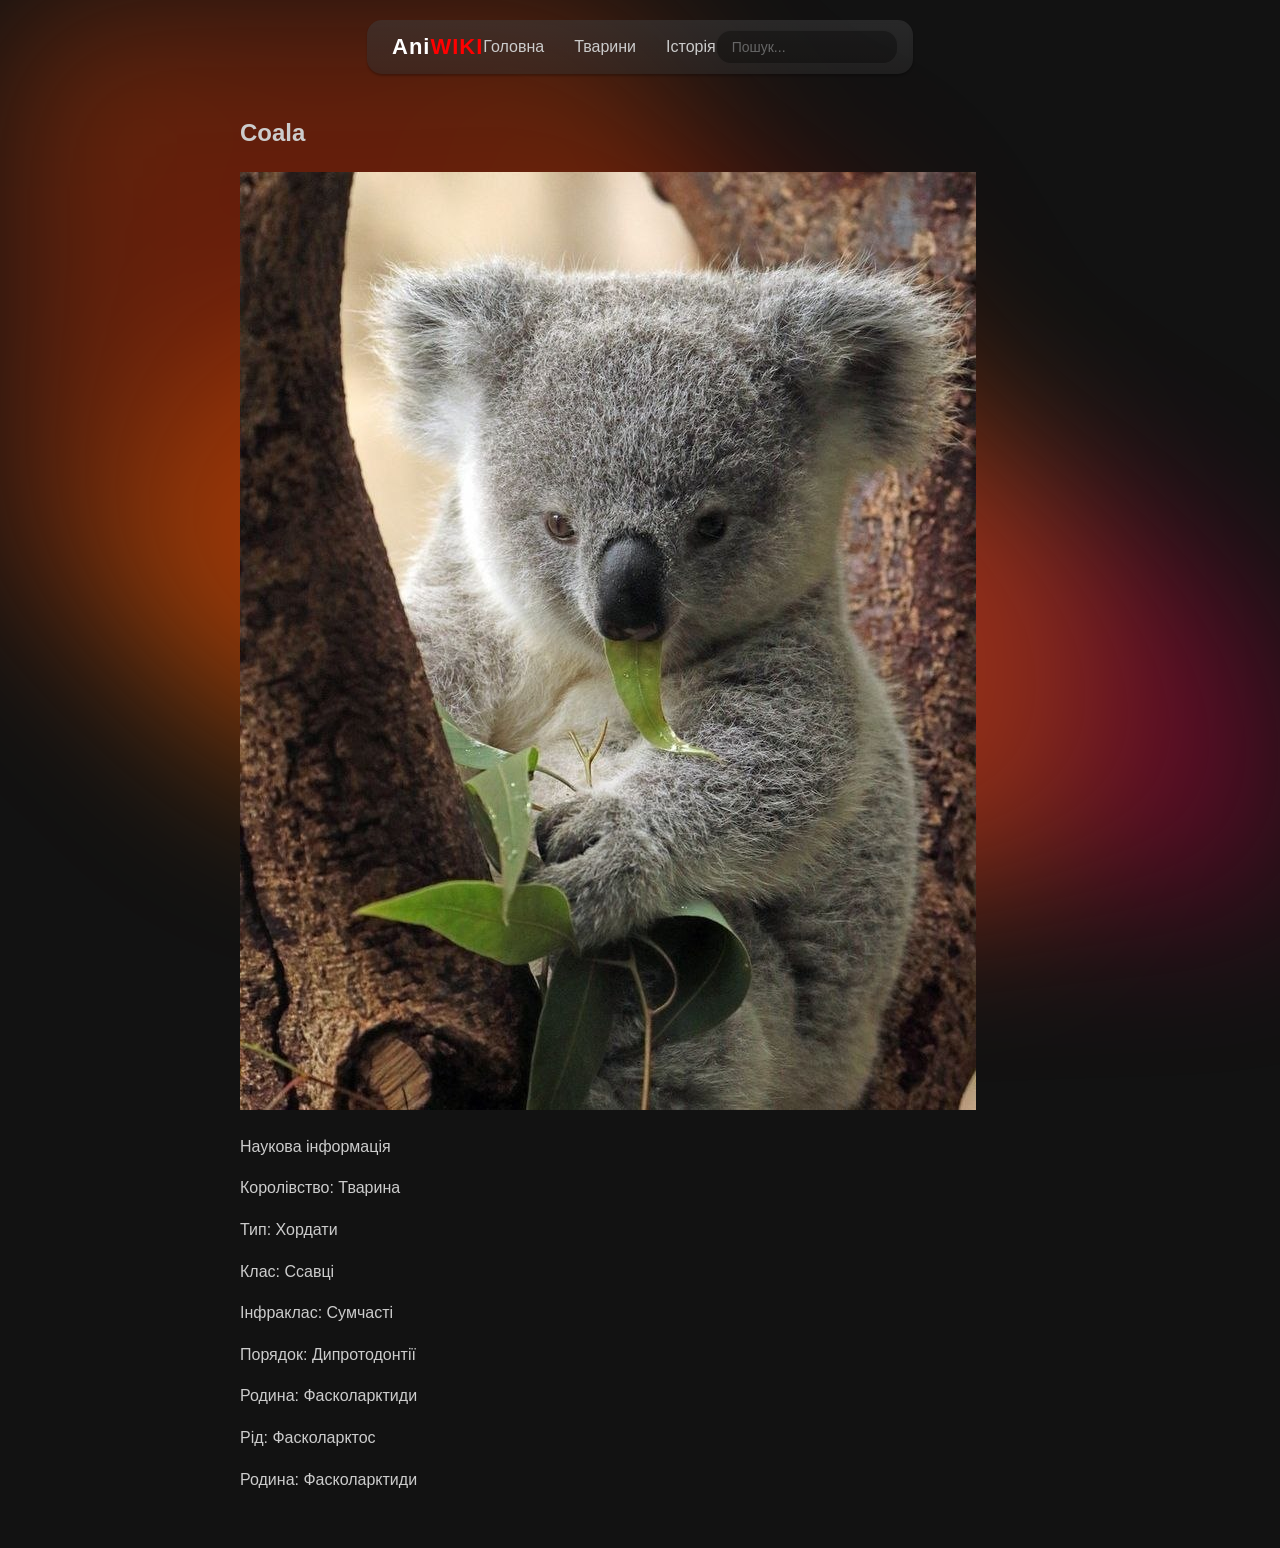
==== pages/animals/index.html @ 7e79a470 "123" ====
<!DOCTYPE html>
<html lang="uk">
<head>
    <meta charset="UTF-8">
    <meta name="viewport" content="width=device-width, initial-scale=1.0">
    <title>AniWIKI Home</title>
    <link rel="stylesheet" href="style.css">
</head>
<body>
    <div class="header-container">
        <header class="nav">
            <div class="logo">Ani<span>WIKI</span></div>
            
            <nav class="btn">
                <a href="#">Головна</a>
                <a href="#">Тварини</a>
                <a href="#">Історія</a>
            </nav>
            
            <div class="search-box">
                <input type="text" placeholder="Пошук...">
            </div>
        </header>
    </div>
    <main>
        <div class="AnFastInfo">
            <h2>Coala</h2>
            <img src="photos/photo.jpg">
            <p>Наукова інформація</p>
            <p>Королівство: <span>Тварина</span></p>
            <p>Тип: <span>Хордати</span></p>
            <p>Клас: <span>Ссавці</span></p>
            <p>Інфраклас: <span>Сумчасті</span></p>
            <p>Порядок: <span>Дипротодонтії</span></p>
            <p>Родина: <span>Фасколарктиди</span></p>
            <p>Рід: <span>Фасколарктос</span></p>
            <p>Родина: <span>Фасколарктиди</span></p>
        </div>
    </main>
    <footer></footer>

    <script src="script.js"></script>
</body>
<div class="blob-container">
  <div class="blob blob-1"></div>
  <div class="blob blob-2"></div>
  <div class="blob blob-3"></div>
  <div class="blob blob-4"></div>
  <div class="blob blob-5"></div>
</div>
</html>
---- pages/animals/style.css ----
:root {
  --font-family: "Inter", sans-serif;
}

/* сторінка */

body {
    background-color: #121212;
    margin: 0;
    padding: 20px;
    font-family: 'Segoe UI', sans-serif;
}

/* хедер та навігація */

.header-container {
    display: flex;
    justify-content: center;
}

.nav {
    display: flex;
    align-items: center;
    justify-content: space-between;
    padding: 10px 25px;
    width: 40%;
    max-width: 1000px;
    border-radius: 15px;
    
    backdrop-filter: blur(2px);
    box-shadow: 0 2px 2px 0 rgba(0, 0, 0, 0.25);
    background: linear-gradient(180deg, rgba(62, 62, 63, 0.5) 0%, rgba(45, 45, 45, 0.5) 100%);
}

/* логотип */

.logo {
    color: white;
    font-weight: bold;
    font-size: 22px;
    letter-spacing: 1px;
}

.logo span {
    color: #ff0000;
}

/* кнопки */

.btn {
    display: flex;
    gap: 30px;
}

.btn a {
    color: #ccc;
    text-decoration: none;
    font-size: 16px;
    transition: 0.3s;
}

.btn a:hover {
    color: white;
}

/* вікно пошуку */

.search-box input {
    background: rgba(0, 0, 0, 0.3);
    border: 1px solid rgba(255, 255, 255, 0.05);
    border-radius: 15px;
    padding: 8px 15px;
    color: white;
    outline: none;
    width: 150px;
    font-size: 14px;
    transition: 0.3s;
}

.search-box input:focus {
    background: rgba(0, 0, 0, 0.5);
    width: 200px;
    border-color: rgba(255, 0, 0, 0.5);
}

.search-box input::placeholder {
    color: #666;
}

/* мейн */

main {
    max-width: 800px;
    margin: 0 auto;
    padding: 20px;
    line-height: 1.6;
    color: #ccc;
}


/* блоби */

.blob-container {
    position: fixed;
    inset: 0;
    overflow: hidden;
    z-index: -1;
    filter: blur(80px);
    pointer-events: none;
}

.blob {
    position: absolute;
    border-radius: 50%;
    opacity: 0.35;
}

.blob-1 {
    width: 800px; height: 800px;
    background: radial-gradient(circle, #ff2200, #ff6600);
    top: -100px; left: -80px;
    animation: blob1 7s ease-in-out infinite alternate;
}
.blob-2 {
    width: 900px; height: 900px;
    background: radial-gradient(circle, #cc0033, #ff0066);
    top: 50%; right: -60px;
    animation: blob2 6s ease-in-out infinite alternate;
}
.blob-3 {
    width: 700px; height: 700px;
    background: radial-gradient(circle, #ff4400, #ffaa00);
    bottom: -120px; left: 30%;
    animation: blob3 5s ease-in-out infinite alternate;
}
.blob-4 {
    width: 400px; height: 400px;
    background: radial-gradient(circle, #990000, #cc2200);
    top: 20%; left: 40%;
    animation: blob4 8s ease-in-out infinite alternate;
}
.blob-5 {
    width: 500px; height: 500px;
    background: radial-gradient(circle, #ff3300, #ff9900);
    bottom: 10%; left: 10%;
    animation: blob5 7s ease-in-out infinite alternate;
}

@keyframes blob1 {
    from { transform: translate(0, 0) scale(1); }
    to   { transform: translate(550px, 30px) scale(1.7); }
}
@keyframes blob2 {
    from { transform: translate(0, 0) scale(1); }
    to   { transform: translate(-250px, -30px) scale(1.3); }
}
@keyframes blob3 {
    from { transform: translate(0, 0) scale(1); }
    to   { transform: translate(510px, 30px) scale(1.1); }
}
@keyframes blob4 {
    from { transform: translate(0, 0) scale(1); }
    to   { transform: translate(400px, -50px) scale(0.7); }
}
@keyframes blob5 {
    from { transform: translate(0, 0) scale(1); }
    to   { transform: translate(250px, -450px) scale(1.2); }
}
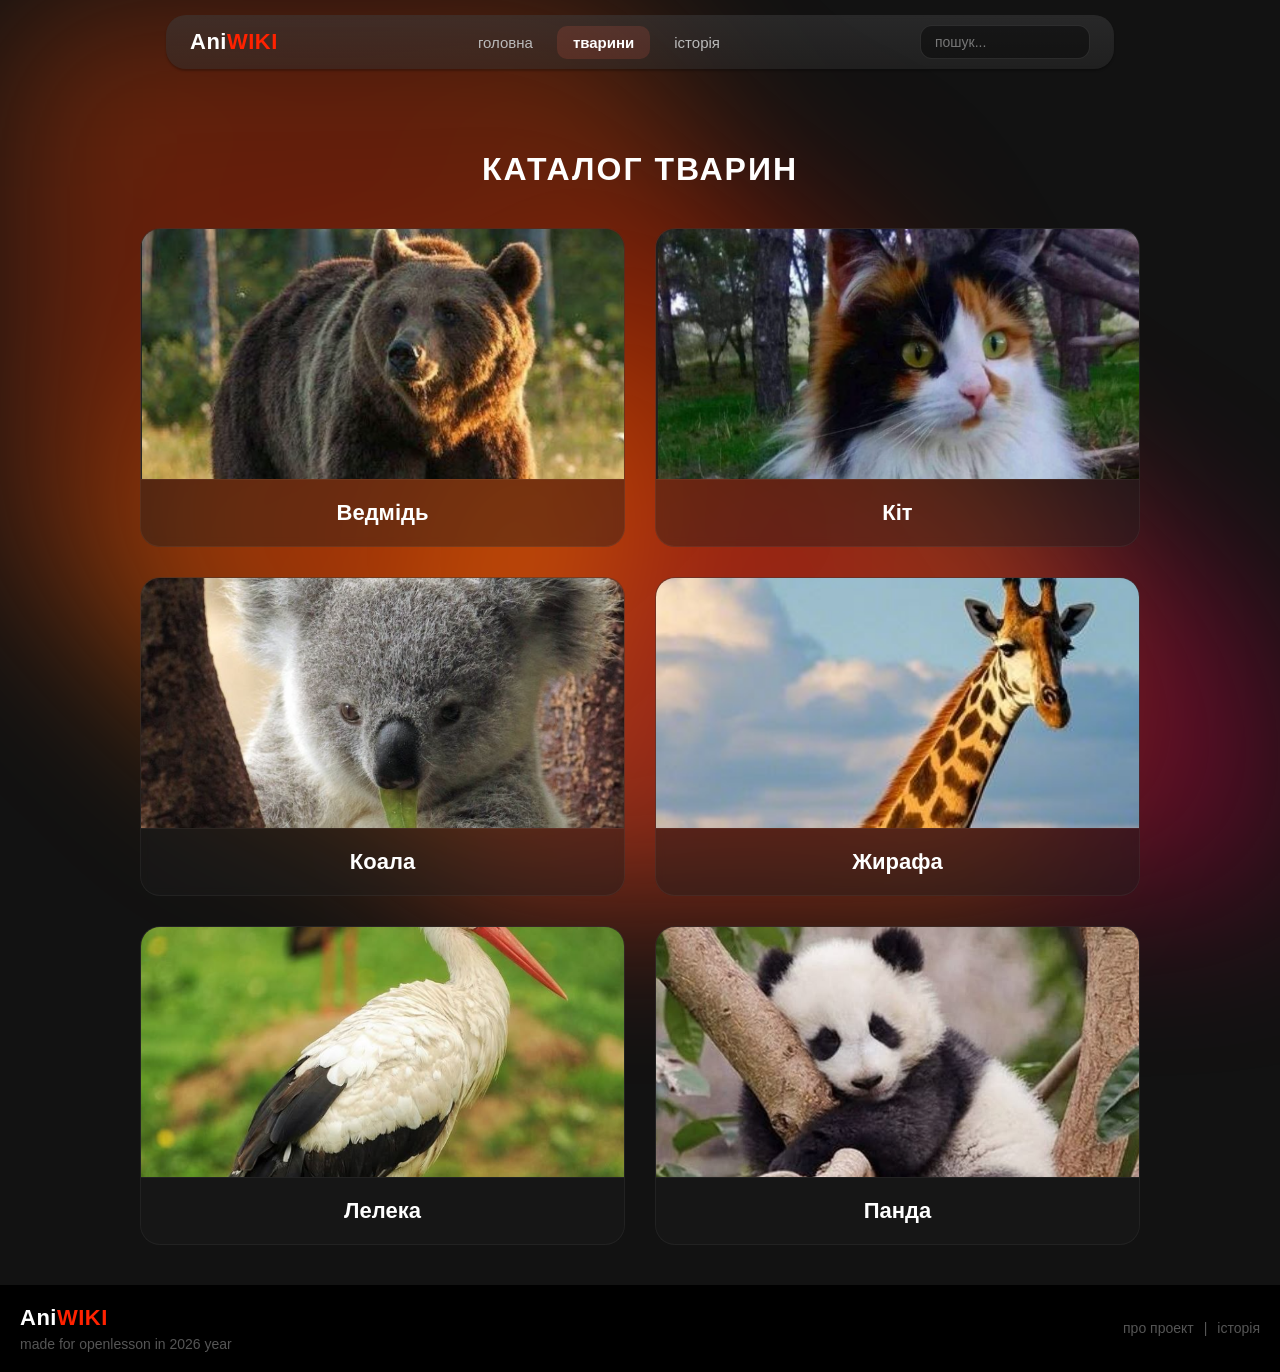
==== commit 49f8639d: "ЗРОБЛЕНО!" ====
--- a/pages/animals/index.html
+++ b/pages/animals/index.html
@@ -3,49 +3,79 @@
 <head>
     <meta charset="UTF-8">
     <meta name="viewport" content="width=device-width, initial-scale=1.0">
-    <title>AniWIKI Home</title>
+    <title>AniWIKI - Тварини</title>
     <link rel="stylesheet" href="style.css">
 </head>
 <body>
     <div class="header-container">
         <header class="nav">
             <div class="logo">Ani<span>WIKI</span></div>
-            
-            <nav class="btn">
-                <a href="#">Головна</a>
-                <a href="#">Тварини</a>
-                <a href="#">Історія</a>
+            <nav class="nav-links">
+                <a href="/index.html">головна</a>
+                <a href="/pages/animals/index.html" class="active">тварини</a>
+                <a href="/pages/history/index.html">історія</a>
             </nav>
-            
             <div class="search-box">
-                <input type="text" placeholder="Пошук...">
+                <input type="text" id="search-input" placeholder="пошук..." autocomplete="off">
+                <div id="search-results" class="search-results-dropdown"></div>
             </div>
         </header>
     </div>
-    <main>
-        <div class="AnFastInfo">
-            <h2>Coala</h2>
-            <img src="photos/photo.jpg">
-            <p>Наукова інформація</p>
-            <p>Королівство: <span>Тварина</span></p>
-            <p>Тип: <span>Хордати</span></p>
-            <p>Клас: <span>Ссавці</span></p>
-            <p>Інфраклас: <span>Сумчасті</span></p>
-            <p>Порядок: <span>Дипротодонтії</span></p>
-            <p>Родина: <span>Фасколарктиди</span></p>
-            <p>Рід: <span>Фасколарктос</span></p>
-            <p>Родина: <span>Фасколарктиди</span></p>
+    
+    <main class="animals-main">
+        <h2 class="page-title">Каталог тварин</h2>
+        
+        <div class="animals-grid">
+            <a href="/pages/wiki/bear/index.html" class="animal-card">
+                <img src="/images/ani/card/bear.png" alt="Ведмідь">
+                <h3>Ведмідь</h3>
+            </a>
+            
+            <a href="/pages/wiki/cat/index.html" class="animal-card">
+                <img src="/images/ani/card/cat.png" alt="Кіт">
+                <h3>Кіт</h3>
+            </a>
+            
+            <a href="/pages/wiki/coala/index.html" class="animal-card">
+                <img src="/images/ani/card/coala.png" alt="Коала">
+                <h3>Коала</h3>
+            </a>
+            
+            <a href="/pages/wiki/giraffa/index.html" class="animal-card">
+                <img src="/images/ani/card/giraffa.png" alt="Жирафа">
+                <h3>Жирафа</h3>
+            </a>
+            
+            <a href="/pages/wiki/lelekya/index.html" class="animal-card">
+                <img src="/images/ani/card/lelekya.png" alt="Лелека">
+                <h3>Лелека</h3>
+            </a>
+            
+            <a href="/pages/wiki/panda/index.html" class="animal-card">
+                <img src="/images/ani/card/panda.png" alt="Панда">
+                <h3>Панда</h3>
+            </a>
         </div>
     </main>
-    <footer></footer>
+
+    <footer class="footer">
+        <div class="footer-left">
+            <div class="logo">Ani<span>WIKI</span></div>
+            <p>made for openlesson in 2026 year</p>
+        </div>
+        <div class="footer-right">
+            <a href="/index.html#about">про проект</a> | <a href="/pages/history/">історія</a>
+        </div>
+    </footer>
 
     <script src="script.js"></script>
+    
+    <div class="blob-container">
+        <div class="blob blob-1"></div>
+        <div class="blob blob-2"></div>
+        <div class="blob blob-3"></div>
+        <div class="blob blob-4"></div>
+        <div class="blob blob-5"></div>
+    </div>
 </body>
-<div class="blob-container">
-  <div class="blob blob-1"></div>
-  <div class="blob blob-2"></div>
-  <div class="blob blob-3"></div>
-  <div class="blob blob-4"></div>
-  <div class="blob blob-5"></div>
-</div>
 </html>
--- a/pages/animals/style.css
+++ b/pages/animals/style.css
@@ -1,170 +1,334 @@
 :root {
-  --font-family: "Inter", sans-serif;
-}
-
-/* сторінка */
+  --font-family: "inter", sans-serif;
+}
 
 body {
-    background-color: #121212;
-    margin: 0;
-    padding: 20px;
-    font-family: 'Segoe UI', sans-serif;
-}
-
-/* хедер та навігація */
+  background-color: #121212;
+  margin: 0;
+  padding: 0;
+  font-family: 'segoe ui', sans-serif;
+  overflow-x: hidden;
+  display: flex;
+  flex-direction: column;
+  min-height: 100vh; 
+}
 
 .header-container {
-    display: flex;
+  position: sticky;
+  top: 0;
+  left: 0;
+  width: 100%;
+  display: flex;
+  justify-content: center;
+  padding: 15px 0;
+  z-index: 100;
+}
+
+.nav {
+  display: flex;
+  align-items: center;
+  justify-content: space-between;
+  padding: 10px 24px;
+  width: 90%;
+  max-width: 900px;
+  border-radius: 20px;
+  backdrop-filter: blur(2px);
+  box-shadow: 0 2px 2px 0 rgba(0, 0, 0, 0.25);
+  background: linear-gradient(180deg, rgba(62, 62, 63, 0.5) 0%, rgba(45, 45, 45, 0.5) 100%);
+}
+
+@media (max-width: 600px) {
+  .nav {
+    flex-direction: column;
+    gap: 12px;
+    padding: 15px;
+  }
+  .nav-links {
+    width: 100%;
     justify-content: center;
-}
-
-.nav {
-    display: flex;
-    align-items: center;
-    justify-content: space-between;
-    padding: 10px 25px;
-    width: 40%;
-    max-width: 1000px;
-    border-radius: 15px;
-    
-    backdrop-filter: blur(2px);
-    box-shadow: 0 2px 2px 0 rgba(0, 0, 0, 0.25);
-    background: linear-gradient(180deg, rgba(62, 62, 63, 0.5) 0%, rgba(45, 45, 45, 0.5) 100%);
-}
-
-/* логотип */
+  }
+  .search-box {
+    width: 100%;
+  }
+  .search-box input {
+    width: 100%;
+  }
+  .search-box input:focus {
+    width: 100%;
+  }
+}
 
 .logo {
-    color: white;
-    font-weight: bold;
-    font-size: 22px;
-    letter-spacing: 1px;
+  color: white;
+  font-weight: 800;
+  font-size: 22px;
+  letter-spacing: 0.5px;
+  cursor: default;
 }
 
 .logo span {
-    color: #ff0000;
-}
-
-/* кнопки */
-
-.btn {
-    display: flex;
-    gap: 30px;
-}
-
-.btn a {
-    color: #ccc;
-    text-decoration: none;
-    font-size: 16px;
-    transition: 0.3s;
-}
-
-.btn a:hover {
-    color: white;
-}
-
-/* вікно пошуку */
+  color: #ff2200;
+}
+
+.nav-links {
+  display: flex;
+  gap: 8px;
+}
+
+.nav-links a {
+  color: #bbb;
+  text-decoration: none;
+  font-size: 15px;
+  font-weight: 500;
+  padding: 8px 16px;
+  border-radius: 10px;
+  transition: all 0.25s ease;
+}
+
+.nav-links a:hover {
+  color: white;
+  background-color: rgba(255, 255, 255, 0.1);
+}
+
+.nav-links a.active {
+  color: white;
+  background-color: rgba(255, 101, 81, 0.15);
+  font-weight: 600;
+}
+
+.search-box {
+  position: relative; 
+}
 
 .search-box input {
-    background: rgba(0, 0, 0, 0.3);
-    border: 1px solid rgba(255, 255, 255, 0.05);
-    border-radius: 15px;
-    padding: 8px 15px;
-    color: white;
-    outline: none;
-    width: 150px;
-    font-size: 14px;
-    transition: 0.3s;
+  background: rgba(0, 0, 0, 0.4);
+  border: 1px solid rgba(255, 255, 255, 0.1);
+  border-radius: 12px;
+  padding: 8px 14px;
+  color: white;
+  outline: none;
+  width: 140px;
+  font-size: 14px;
+  transition: all 0.3s ease;
 }
 
 .search-box input:focus {
-    background: rgba(0, 0, 0, 0.5);
-    width: 200px;
-    border-color: rgba(255, 0, 0, 0.5);
+  background: rgba(0, 0, 0, 0.7);
+  width: 180px;
+  border-color: #ff2200;
+  box-shadow: 0 0 10px rgba(255, 34, 0, 0.2);
 }
 
 .search-box input::placeholder {
-    color: #666;
-}
-
-/* мейн */
-
-main {
-    max-width: 800px;
-    margin: 0 auto;
-    padding: 20px;
-    line-height: 1.6;
-    color: #ccc;
-}
-
-
-/* блоби */
+  color: #777;
+}
+
+.search-results-dropdown {
+  position: absolute;
+  top: 120%;
+  right: 0;
+  width: 200px;
+  background: rgba(20, 20, 20, 0.95);
+  border: 1px solid rgba(255, 34, 0, 0.3);
+  border-radius: 12px;
+  overflow: hidden;
+  z-index: 1000;
+  display: none;
+  box-shadow: 0 5px 20px rgba(0, 0, 0, 0.6);
+  backdrop-filter: blur(10px);
+}
+
+.search-result-item {
+  display: flex;
+  align-items: center;
+  gap: 12px;
+  padding: 8px 12px;
+  color: #ddd;
+  font-size: 14px;
+  cursor: pointer;
+  transition: all 0.2s ease;
+  text-align: left;
+}
+
+.search-result-item:hover {
+  background: rgba(255, 34, 0, 0.2);
+  color: white;
+}
+
+.search-item-img {
+  width: 30px;
+  height: 30px;
+  border-radius: 50%;
+  object-fit: cover;
+  background-color: #222;
+}
 
 .blob-container {
-    position: fixed;
-    inset: 0;
-    overflow: hidden;
-    z-index: -1;
-    filter: blur(80px);
-    pointer-events: none;
+  position: fixed;
+  inset: 0;
+  overflow: hidden;
+  z-index: -1;
+  filter: blur(80px);
+  pointer-events: none;
 }
 
 .blob {
-    position: absolute;
-    border-radius: 50%;
-    opacity: 0.35;
+  position: absolute;
+  border-radius: 50%;
+  opacity: 0.35;
 }
 
 .blob-1 {
-    width: 800px; height: 800px;
-    background: radial-gradient(circle, #ff2200, #ff6600);
-    top: -100px; left: -80px;
-    animation: blob1 7s ease-in-out infinite alternate;
+  width: 800px; height: 800px;
+  background: radial-gradient(circle, #ff2200, #ff6600);
+  top: -100px; left: -80px;
+  animation: blob1 7s ease-in-out infinite alternate;
 }
 .blob-2 {
-    width: 900px; height: 900px;
-    background: radial-gradient(circle, #cc0033, #ff0066);
-    top: 50%; right: -60px;
-    animation: blob2 6s ease-in-out infinite alternate;
+  width: 900px; height: 900px;
+  background: radial-gradient(circle, #cc0033, #ff0066);
+  top: 50%; right: -60px;
+  animation: blob2 6s ease-in-out infinite alternate;
 }
 .blob-3 {
-    width: 700px; height: 700px;
-    background: radial-gradient(circle, #ff4400, #ffaa00);
-    bottom: -120px; left: 30%;
-    animation: blob3 5s ease-in-out infinite alternate;
+  width: 700px; height: 700px;
+  background: radial-gradient(circle, #ff4400, #ffaa00);
+  bottom: -120px; left: 30%;
+  animation: blob3 5s ease-in-out infinite alternate;
 }
 .blob-4 {
-    width: 400px; height: 400px;
-    background: radial-gradient(circle, #990000, #cc2200);
-    top: 20%; left: 40%;
-    animation: blob4 8s ease-in-out infinite alternate;
+  width: 400px; height: 400px;
+  background: radial-gradient(circle, #990000, #cc2200);
+  top: 20%; left: 40%;
+  animation: blob4 8s ease-in-out infinite alternate;
 }
 .blob-5 {
-    width: 500px; height: 500px;
-    background: radial-gradient(circle, #ff3300, #ff9900);
-    bottom: 10%; left: 10%;
-    animation: blob5 7s ease-in-out infinite alternate;
+  width: 500px; height: 500px;
+  background: radial-gradient(circle, #ff3300, #ff9900);
+  bottom: 10%; left: 10%;
+  animation: blob5 7s ease-in-out infinite alternate;
 }
 
 @keyframes blob1 {
-    from { transform: translate(0, 0) scale(1); }
-    to   { transform: translate(550px, 30px) scale(1.7); }
+  from { transform: translate(0, 0) scale(1); }
+  to { transform: translate(550px, 30px) scale(1.7); }
 }
 @keyframes blob2 {
-    from { transform: translate(0, 0) scale(1); }
-    to   { transform: translate(-250px, -30px) scale(1.3); }
+  from { transform: translate(0, 0) scale(1); }
+  to { transform: translate(-250px, -30px) scale(1.3); }
 }
 @keyframes blob3 {
-    from { transform: translate(0, 0) scale(1); }
-    to   { transform: translate(510px, 30px) scale(1.1); }
+  from { transform: translate(0, 0) scale(1); }
+  to { transform: translate(510px, 30px) scale(1.1); }
 }
 @keyframes blob4 {
-    from { transform: translate(0, 0) scale(1); }
-    to   { transform: translate(400px, -50px) scale(0.7); }
+  from { transform: translate(0, 0) scale(1); }
+  to { transform: translate(400px, -50px) scale(0.7); }
 }
 @keyframes blob5 {
-    from { transform: translate(0, 0) scale(1); }
-    to   { transform: translate(250px, -450px) scale(1.2); }
-}
-
-
+  from { transform: translate(0, 0) scale(1); }
+  to { transform: translate(250px, -450px) scale(1.2); }
+}
+
+.footer {
+  background-color: #000000;
+  color: #555555;
+  padding: 20px;
+  display: flex;
+  justify-content: space-between;
+  align-items: center;
+  font-size: 14px;
+}
+
+.footer-left {
+  display: flex;
+  flex-direction: column;
+  gap: 5px;
+}
+
+.footer-left p {
+  margin: 0;
+}
+
+.footer-right {
+  display: flex;
+  gap: 10px;
+}
+
+.footer-right a {
+  color: #555555;
+  text-decoration: none;
+}
+
+.footer-right a:hover {
+  text-decoration: underline;
+}
+
+html {
+  scroll-behavior: smooth;
+}
+
+
+.animals-main {
+  max-width: 1000px;
+  width: 100%;
+  margin: 0 auto;
+  padding: 40px 20px;
+  flex: 1;
+  position: relative;
+  z-index: 2;
+}
+
+.page-title {
+  text-align: center;
+  font-size: 32px;
+  margin-bottom: 40px;
+  color: white;
+  text-transform: uppercase;
+  letter-spacing: 2px;
+}
+
+.animals-grid {
+  display: grid;
+  grid-template-columns: repeat(2, 1fr);
+  gap: 30px;
+}
+
+.animal-card {
+  background: rgba(30, 30, 30, 0.4);
+  border: 1px solid rgba(255, 255, 255, 0.05);
+  border-radius: 20px;
+  overflow: hidden;
+  display: flex;
+  flex-direction: column;
+  align-items: center;
+  text-decoration: none;
+  transition: all 0.3s ease;
+  backdrop-filter: blur(5px);
+}
+
+.animal-card:hover {
+  box-shadow: 0 10px 25px rgba(0, 0, 0, 0.2);
+  background: rgba(40, 40, 40, 0.6);
+}
+
+.animal-card img {
+  width: 100%;
+  height: 250px;
+  object-fit: cover; 
+  border-bottom: 1px solid rgba(255, 255, 255, 0.05);
+}
+
+.animal-card h3 {
+  margin: 20px 0;
+  color: white;
+  font-size: 22px;
+  font-weight: 600;
+  text-transform: capitalize;
+}
+
+@media (max-width: 600px) {
+  .animals-grid {
+    grid-template-columns: 1fr;
+  }
+}
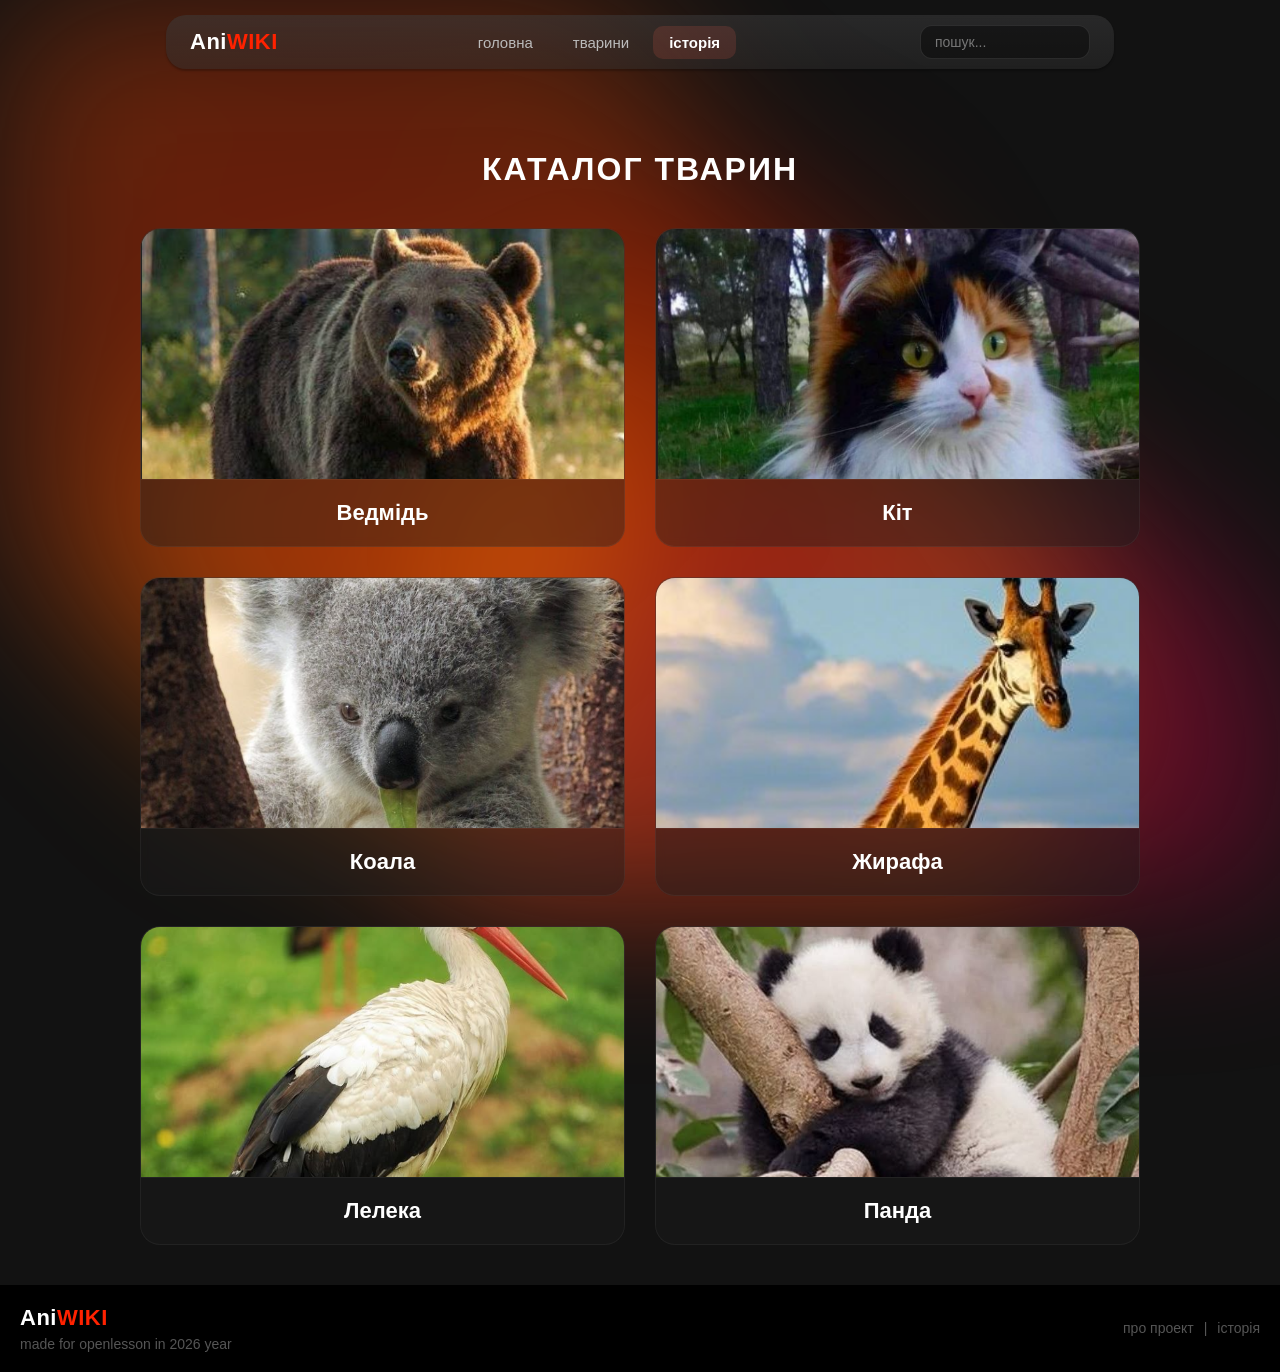
==== commit 964a2ac3: "пп2" ====
--- a/pages/animals/index.html
+++ b/pages/animals/index.html
@@ -11,9 +11,9 @@
         <header class="nav">
             <div class="logo">Ani<span>WIKI</span></div>
             <nav class="nav-links">
-                <a href="/index.html">головна</a>
-                <a href="/pages/animals/index.html" class="active">тварини</a>
-                <a href="/pages/history/index.html">історія</a>
+                <a href="../../index.html">головна</a>
+                <a href="../../pages/animals/index.html">тварини</a>
+                <a href="../../pages/history/index.html" class="active">історія</a>
             </nav>
             <div class="search-box">
                 <input type="text" id="search-input" placeholder="пошук..." autocomplete="off">
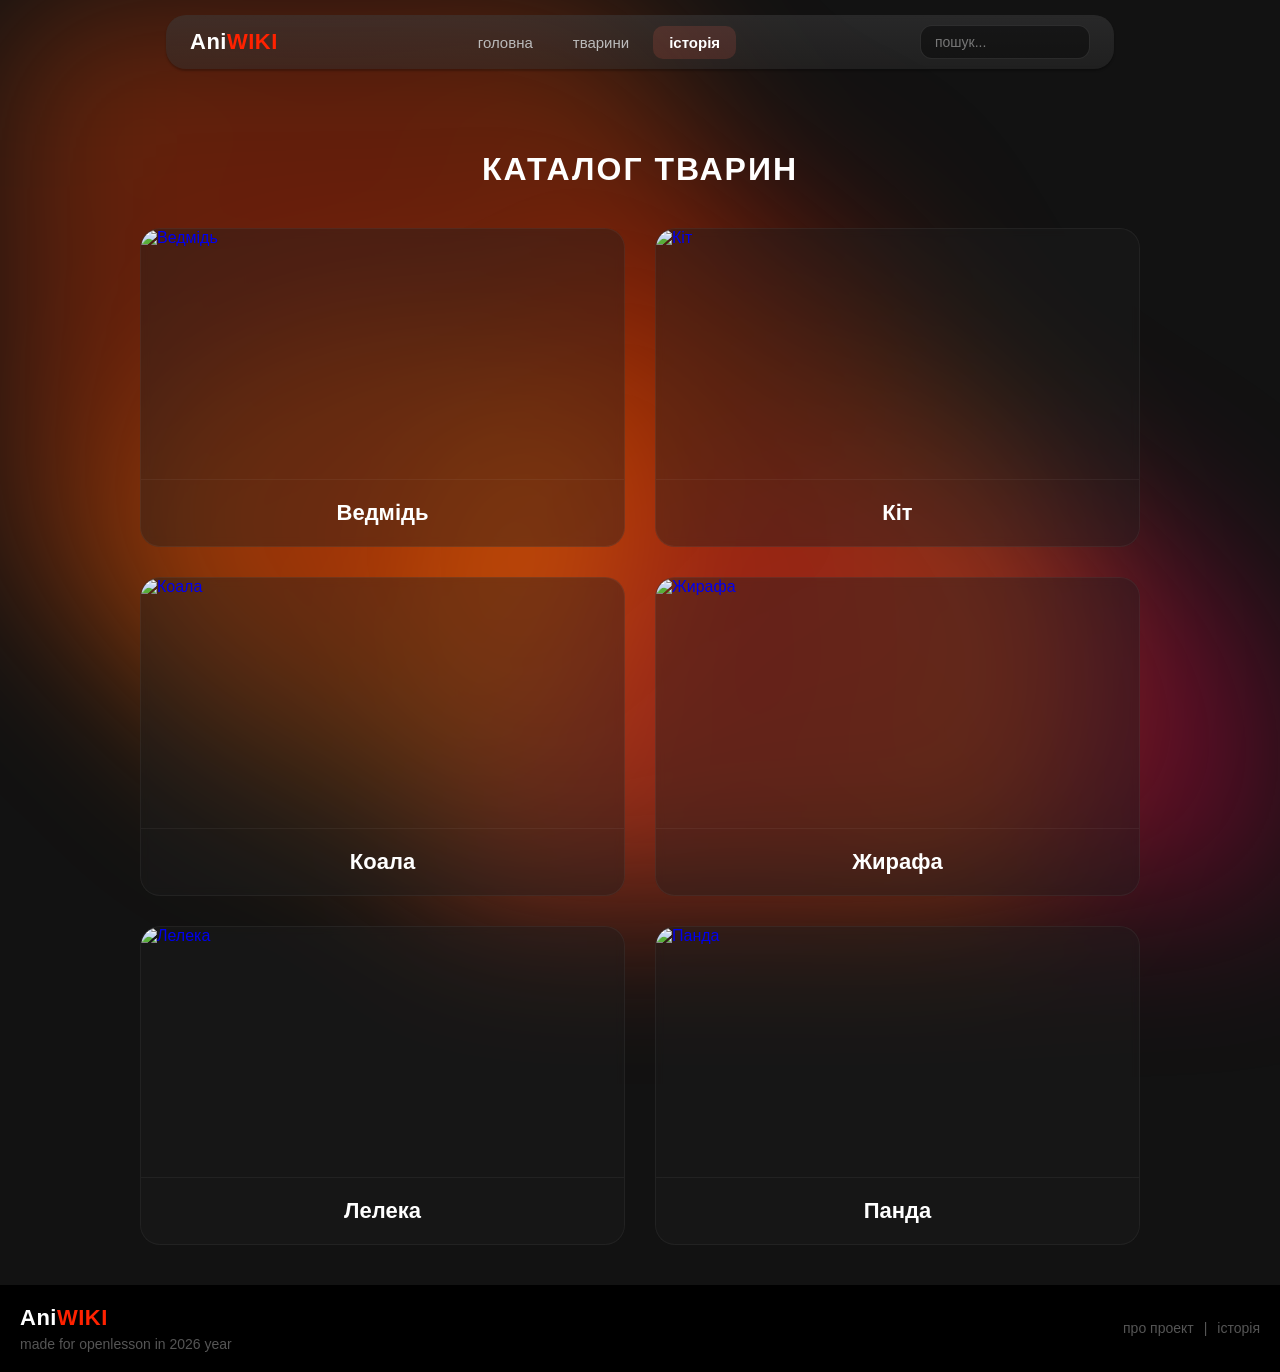
==== commit 84c38fe5: "test2" ====
--- a/pages/animals/index.html
+++ b/pages/animals/index.html
@@ -11,9 +11,9 @@
         <header class="nav">
             <div class="logo">Ani<span>WIKI</span></div>
             <nav class="nav-links">
-                <a href="../../index.html">головна</a>
-                <a href="../../pages/animals/index.html">тварини</a>
-                <a href="../../pages/history/index.html" class="active">історія</a>
+                <a href="web-program/index.html">головна</a>
+                <a href="web-program/pages/animals/index.html">тварини</a>
+                <a href="web-program/pages/history/index.html" class="active">історія</a>
             </nav>
             <div class="search-box">
                 <input type="text" id="search-input" placeholder="пошук..." autocomplete="off">
@@ -26,33 +26,33 @@
         <h2 class="page-title">Каталог тварин</h2>
         
         <div class="animals-grid">
-            <a href="/pages/wiki/bear/index.html" class="animal-card">
-                <img src="/images/ani/card/bear.png" alt="Ведмідь">
+            <a href="web-program/pages/wiki/bear/index.html" class="animal-card">
+                <img src="web-program/images/ani/card/bear.png" alt="Ведмідь">
                 <h3>Ведмідь</h3>
             </a>
             
-            <a href="/pages/wiki/cat/index.html" class="animal-card">
-                <img src="/images/ani/card/cat.png" alt="Кіт">
+            <a href="web-program/pages/wiki/cat/index.html" class="animal-card">
+                <img src="web-program/images/ani/card/cat.png" alt="Кіт">
                 <h3>Кіт</h3>
             </a>
             
-            <a href="/pages/wiki/coala/index.html" class="animal-card">
-                <img src="/images/ani/card/coala.png" alt="Коала">
+            <a href="web-program/pages/wiki/coala/index.html" class="animal-card">
+                <img src="web-program/images/ani/card/coala.png" alt="Коала">
                 <h3>Коала</h3>
             </a>
             
-            <a href="/pages/wiki/giraffa/index.html" class="animal-card">
-                <img src="/images/ani/card/giraffa.png" alt="Жирафа">
+            <a href="web-program/pages/wiki/giraffa/index.html" class="animal-card">
+                <img src="web-program/images/ani/card/giraffa.png" alt="Жирафа">
                 <h3>Жирафа</h3>
             </a>
             
-            <a href="/pages/wiki/lelekya/index.html" class="animal-card">
-                <img src="/images/ani/card/lelekya.png" alt="Лелека">
+            <a href="web-program/pages/wiki/lelekya/index.html" class="animal-card">
+                <img src="web-program/images/ani/card/lelekya.png" alt="Лелека">
                 <h3>Лелека</h3>
             </a>
             
-            <a href="/pages/wiki/panda/index.html" class="animal-card">
-                <img src="/images/ani/card/panda.png" alt="Панда">
+            <a href="web-program/pages/wiki/panda/index.html" class="animal-card">
+                <img src="web-program/images/ani/card/panda.png" alt="Панда">
                 <h3>Панда</h3>
             </a>
         </div>
@@ -64,7 +64,7 @@
             <p>made for openlesson in 2026 year</p>
         </div>
         <div class="footer-right">
-            <a href="/index.html#about">про проект</a> | <a href="/pages/history/">історія</a>
+            <a href="web-program/index.html#about">про проект</a> | <a href="web-program/pages/history/">історія</a>
         </div>
     </footer>
 
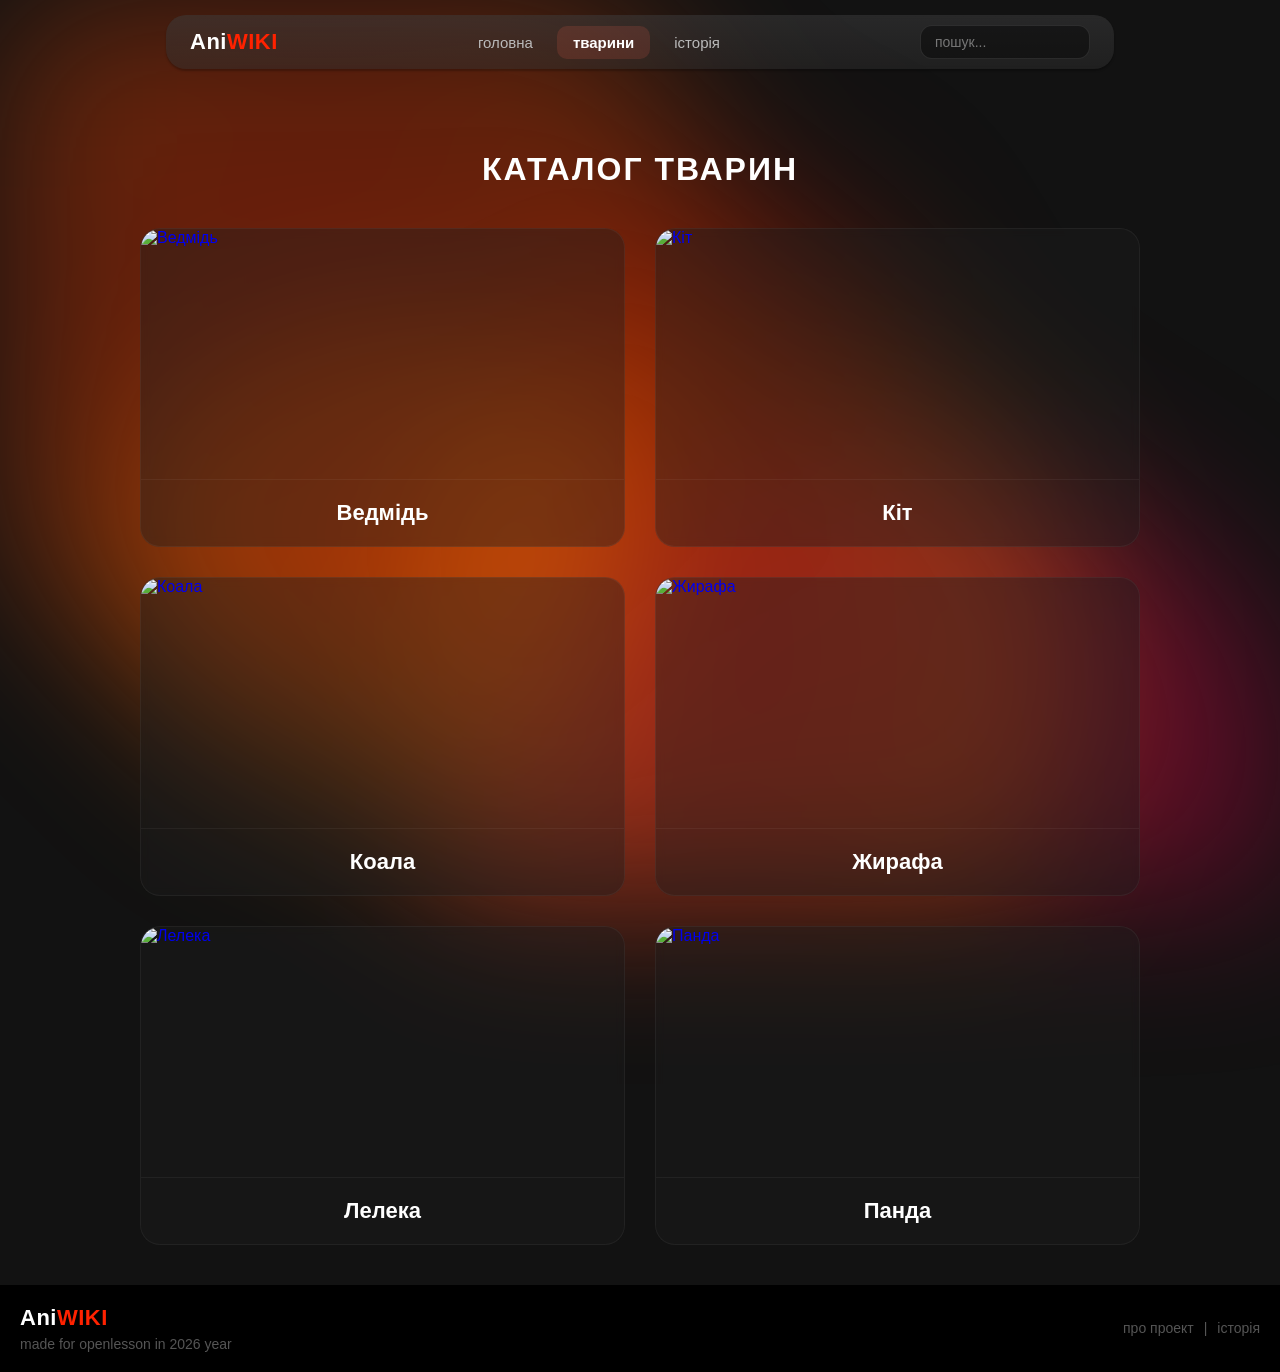
==== commit d57120ee: "test3" ====
--- a/pages/animals/index.html
+++ b/pages/animals/index.html
@@ -12,8 +12,8 @@
             <div class="logo">Ani<span>WIKI</span></div>
             <nav class="nav-links">
                 <a href="web-program/index.html">головна</a>
-                <a href="web-program/pages/animals/index.html">тварини</a>
-                <a href="web-program/pages/history/index.html" class="active">історія</a>
+                <a href="web-program/pages/animals/index.html" class="active">тварини</a>
+                <a href="web-program/pages/history/index.html">історія</a>
             </nav>
             <div class="search-box">
                 <input type="text" id="search-input" placeholder="пошук..." autocomplete="off">
